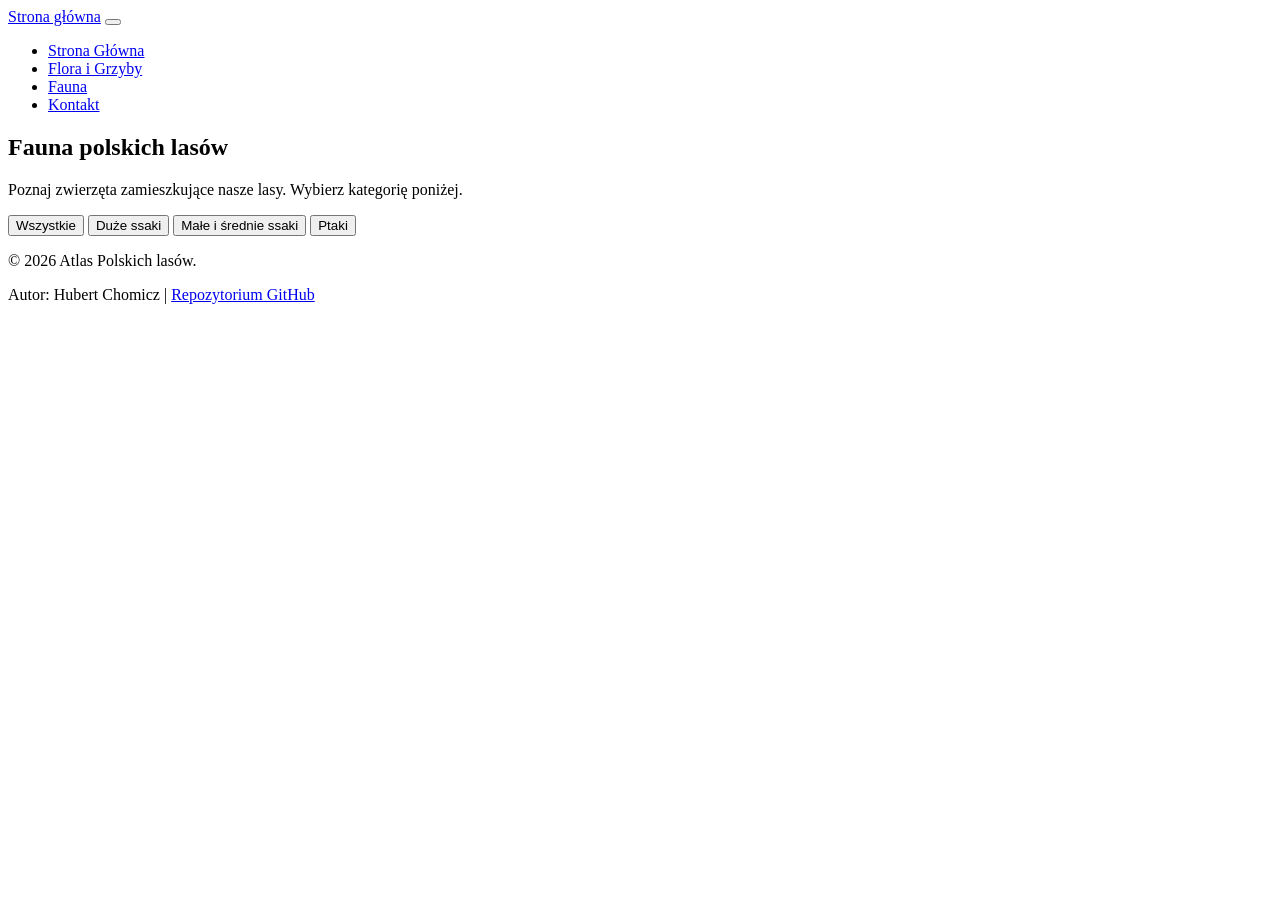
==== fauna.html @ a3f29468 "Utworzenie struktury projektu i szkieletu HTML" ====
<!DOCTYPE html>
<html lang="pl">
<head>
    <meta charset="UTF-8">
    <meta name="viewport" content="width=device-width, initial-scale=1.0">
    <title>Fauna | Atlas Polskich Lasów</title>
    <link rel="stylesheet" href="css/style.css">
    <link href="https://fonts.googleapis.com/css2?family=Inter:wght@400;600;700&family=Merriweather:wght@400;700&display=swap" rel="stylesheet">
</head>
<body>

    <!-- header i nav-->
    <header class="main-header">
        <div class="container header-container">
            <a href="index.html" class="logo">Strona główna</a>
            <button class="hamburger" aria-label="Otwórz menu" aria-expanded="false">
                <span class="hamburger-box"><span class="hamburger-inner"></span></span>
            </button>
            <nav class="main-nav">
                <ul class="nav-list">
                    <li><a href="index.html" class="nav-link">Strona Główna</a></li>
                    <li><a href="flora.html" class="nav-link">Flora i Grzyby</a></li>
                    <li><a href="fauna.html" class="nav-link active">Fauna</a></li>
                    <li><a href="kontakt.html" class="nav-link">Kontakt</a></li>
                </ul>
            </nav>
        </div>
    </header>

    <main>
        <section class="atlas-section">
            <div class="container">
                <h1>Fauna polskich lasów</h1>
                <p>Poznaj zwierzęta zamieszkujące nasze lasy. Wybierz kategorię poniżej.</p>
                
                <!-- filtrowanie kategorii -->
                <div class="filters" id="fauna-filters">
                    <button class="filter-btn active" data-filter="all">Wszystkie</button>
                    <button class="filter-btn" data-filter="duze-ssaki">Duże ssaki</button>
                    <button class="filter-btn" data-filter="male-ssaki">Małe i średnie ssaki</button>
                    <button class="filter-btn" data-filter="ptaki">Ptaki</button>
                </div>

                <div class="grid-container" id="fauna-grid">
                    
                    

                </div>
            </div>
        </section>
    </main>

    <!--stopka -->
    <footer class="main-footer">
        <div class="container">
            <p>&copy; 2026 Atlas Polskich lasów.</p>
            <p>
                Autor: Hubert Chomicz | 
                <a href="https://github.com/Hubert0011/Projekt_atlas_Aplikacje_Internetowe.git" target="_blank" rel="noopener noreferrer">Repozytorium GitHub</a>
            </p>
        </div>
    </footer>

    <script src="js/main.js"></script>
</body>
</html>
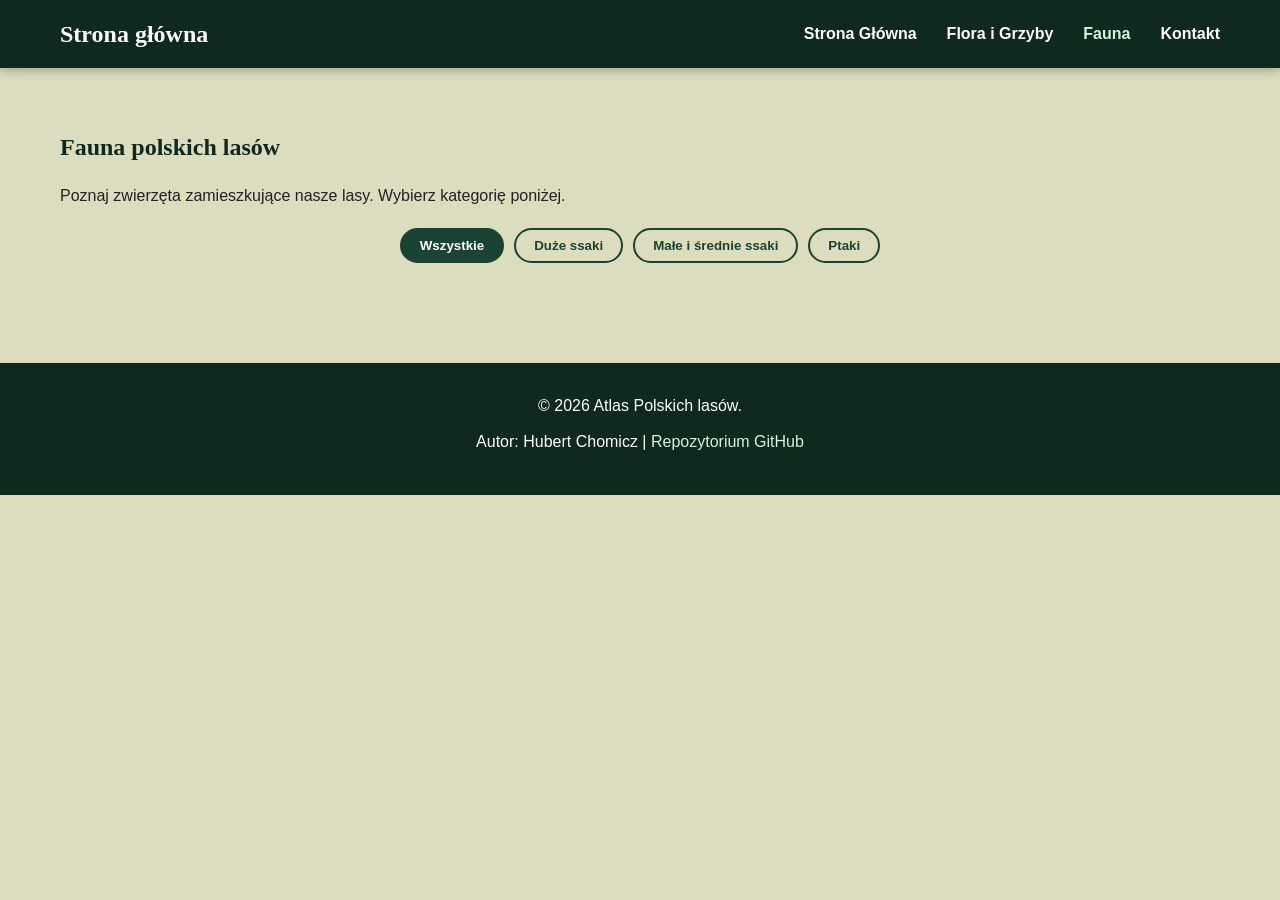
==== commit f182dbac: "Dodanie stylów, responsywności oraz utowrzenie układu stron" ====
--- a/fauna.html
+++ b/fauna.html
@@ -50,6 +50,20 @@
         </section>
     </main>
 
+    <div id="info-modal" class="modal hidden">
+        <div class="modal-content">
+            <button class="close-modal" aria-label="Zamknij">&times;</button>
+            <div class="modal-body">
+                <img id="modal-img" src="" alt="">
+                <div class="modal-info">
+                    <h2 id="modal-title">Nazwa</h2>
+                    <span id="modal-latin" class="latin-name">Nazwa lacisnka</span>
+                    <p id="modal-desc">Opis gatunku </p>
+                </div>
+            </div>
+        </div>
+    </div>
+
     <!--stopka -->
     <footer class="main-footer">
         <div class="container">
--- a/css/style.css
+++ b/css/style.css
@@ -0,0 +1,406 @@
+/* zmienne css*/
+:root {
+    --primary-dark: #0f291e;
+    --primary-color: #1b4332;
+    --primary-light: #2d6a4f;
+    --accent-color: #d8f3dc;
+    
+    --bg-light: #dcdcbe;
+    --bg-white: #ffffff;
+    --text-dark: #222222;
+    --text-light: #ffffff;
+    --text-muted: #555555;
+}
+
+/*reset css*/
+* {
+    margin: 0;
+    padding: 0;
+    box-sizing: border-box;
+}
+
+html {
+    scroll-behavior: smooth;
+}
+
+body {
+    font-family: 'Inter', sans-serif;
+    background-color: var(--bg-light);
+    color: var(--text-dark);
+    line-height: 1.6;
+    overflow-x: hidden;
+}
+
+h1, h2, h3, h4 {
+    font-family: 'Merriweather', serif;
+    color: var(--primary-dark);
+    margin-bottom: 1rem;
+}
+
+.container {
+    max-width: 1200px;
+    margin: 0 auto;
+    padding: 0 20px;
+}
+
+/*naglowek z nawigacja*/
+.main-header {
+    background-color: var(--primary-dark);
+    color: var(--text-light);
+    padding: 15px 0;
+    position: sticky;
+    top: 0;
+    z-index: 1000;
+    box-shadow: 0 2px 10px rgba(0, 0, 0, 0.3);
+}
+
+.header-container {
+    display: flex;
+    justify-content: space-between;
+    align-items: center;
+}
+
+.logo {
+    color: var(--text-light);
+    font-family: 'Merriweather', serif;
+    font-size: 1.5rem;
+    font-weight: 700;
+    text-decoration: none;
+}
+
+.nav-list {
+    list-style: none;
+    display: flex;
+    gap: 30px;
+}
+
+.nav-link {
+    color: var(--text-light);
+    text-decoration: none;
+    font-weight: 600;
+    font-size: 1rem;
+    transition: color 0.3s ease;
+}
+
+.nav-link:hover,
+.nav-link.active {
+    color: var(--accent-color);
+}
+
+.hamburger {
+    display: none;
+    background: transparent;
+    border: none;
+    cursor: pointer;
+    padding: 10px;
+}
+
+.hamburger-box {
+    width: 30px;
+    height: 24px;
+    display: inline-block;
+    position: relative;
+}
+
+.hamburger-inner, 
+.hamburger-inner::before, 
+.hamburger-inner::after {
+    width: 100%;
+    height: 3px;
+    background-color: var(--text-light);
+    position: absolute;
+    border-radius: 4px;
+    transition: transform 0.2s ease-in-out;
+}
+
+.hamburger-inner { top: 50%; transform: translateY(-50%); }
+.hamburger-inner::before { content: ''; top: -8px; left: 0; }
+.hamburger-inner::after { content: ''; bottom: -8px; left: 0; }
+
+/*sekcje i elementy powtarzalne*/
+section {
+    padding: 60px 0;
+}
+
+.bg-light {
+    background-color: #f2f5f2;
+}
+
+.btn {
+    display: inline-block;
+    padding: 12px 24px;
+    font-family: 'Inter', sans-serif;
+    font-weight: 600;
+    text-align: center;
+    text-decoration: none;
+    border: none;
+    border-radius: 5px;
+    cursor: pointer;
+    transition: background-color 0.3s ease, transform 0.2s ease;
+}
+
+.btn-primary {
+    background-color: var(--primary-light);
+    color: var(--text-light);
+}
+
+.btn-primary:hover {
+    background-color: var(--primary-color);
+    transform: translateY(-2px);
+}
+
+.hero-section {
+    background-color: var(--primary-color);
+    color: var(--text-light);
+    text-align: center;
+    padding: 120px 20px;
+}
+
+.hero-section h1 {
+    color: var(--text-light);
+    font-size: 2.8rem;
+    margin-bottom: 20px;
+}
+
+.hero-section p {
+    font-size: 1.2rem;
+    max-width: 600px;
+    margin: 0 auto 30px auto;
+}
+
+/*filtry*/
+.filters {
+    display: flex;
+    flex-wrap: wrap;
+    justify-content: center;
+    gap: 10px;
+    margin-bottom: 40px;
+    margin-top: 20px;
+}
+
+.filter-btn {
+    background-color: transparent;
+    border: 2px solid var(--primary-color);
+    color: var(--primary-color);
+    padding: 8px 18px;
+    border-radius: 20px;
+    font-weight: 600;
+    cursor: pointer;
+    transition: all 0.3s ease;
+}
+
+.filter-btn:hover,
+.filter-btn.active {
+    background-color: var(--primary-color);
+    color: var(--text-light);
+}
+
+/*karty atlasu*/
+.grid-container {
+    display: grid;
+    grid-template-columns: repeat(auto-fit, minmax(280px, 1fr));
+    gap: 30px;
+}
+
+.card {
+    background-color: var(--bg-white);
+    border-radius: 12px;
+    overflow: hidden;
+    box-shadow: 0 4px 15px rgba(0, 0, 0, 0.05);
+    transition: transform 0.3s ease, box-shadow 0.3s ease;
+}
+
+.card:hover {
+    transform: translateY(-8px);
+    box-shadow: 0 12px 25px rgba(0, 0, 0, 0.15);
+}
+
+.card img {
+    width: 100%;
+    height: 220px;
+    object-fit: cover;
+    display: block;
+    border-bottom: 3px solid var(--primary-light);
+}
+
+.card-content {
+    padding: 20px;
+}
+
+.card-content h2 {
+    font-size: 1.3rem;
+    margin-bottom: 5px;
+    color: var(--primary-color);
+}
+
+.latin-name {
+    font-style: italic;
+    color: var(--text-muted);
+    font-size: 0.9rem;
+    display: block;
+    margin-bottom: 15px;
+}
+
+.hidden {
+    display: none !important;
+}
+
+/*stopka*/
+.main-footer {
+    background-color: var(--primary-dark);
+    color: var(--text-light);
+    text-align: center;
+    padding: 30px 0;
+    margin-top: auto;
+}
+
+.main-footer p {
+    margin-bottom: 10px;
+}
+
+.main-footer a {
+    color: var(--accent-color);
+    text-decoration: none;
+}
+
+.main-footer a:hover {
+    text-decoration: underline;
+}
+
+/*media queries*/
+@media (max-width: 768px) {
+    
+    .hamburger {
+        display: block;
+    }
+
+    .nav-list {
+        display: none;
+        flex-direction: column;
+        background-color: var(--primary-dark);
+        position: absolute;
+        top: 100%;
+        left: 0;
+        width: 100%;
+        padding: 20px 0;
+        gap: 15px;
+        text-align: center;
+        box-shadow: 0 4px 6px rgba(0,0,0,0.2);
+    }
+
+    .nav-list.active {
+        display: flex;
+    }
+
+    .hero-section {
+        padding: 80px 20px;
+    }
+
+    .hero-section h1 {
+        font-size: 2rem;
+    }
+}
+
+/*okienko z infromacjami szczegolowymi*/
+.modal {
+    position: fixed;
+    top: 0;
+    left: 0;
+    width: 100%;
+    height: 100%;
+    background-color: rgba(15, 41, 30, 0.8);
+    backdrop-filter: blur(5px);
+    display: flex;
+    justify-content: center;
+    align-items: center;
+    z-index: 2000;
+    opacity: 1;
+    transition: opacity 0.3s ease;
+    padding: 20px;
+}
+
+.modal.hidden {
+    opacity: 0;
+    pointer-events: none;
+}
+
+.modal-content {
+    background-color: var(--bg-white);
+    border-radius: 12px;
+    max-width: 900px;
+    width: 100%;
+    position: relative;
+    box-shadow: 0 15px 40px rgba(0,0,0,0.4);
+    transform: translateY(0);
+    transition: transform 0.3s ease;
+}
+
+.modal.hidden .modal-content {
+    transform: translateY(30px);
+}
+
+.close-modal {
+    position: absolute;
+    top: 15px;
+    right: 20px;
+    background: transparent;
+    border: none;
+    font-size: 2rem;
+    color: var(--text-dark);
+    cursor: pointer;
+    transition: color 0.2s;
+    z-index: 10;
+}
+
+.close-modal:hover {
+    color: var(--primary-color);
+}
+
+.modal-body {
+    display: flex;
+    flex-direction: row;
+}
+
+.modal-body img {
+    width: 50%;
+    height: auto;
+    object-fit: cover;
+    border-radius: 12px 0 0 12px;
+}
+
+.modal-info {
+    width: 50%;
+    padding: 40px;
+    display: flex;
+    flex-direction: column;
+    justify-content: center;
+}
+
+.modal-info h2 {
+    font-size: 2rem;
+    color: var(--primary-dark);
+    margin-bottom: 5px;
+}
+
+.modal-info p {
+    font-size: 1.1rem;
+    line-height: 1.8;
+    color: var(--text-dark);
+}
+
+@media (max-width: 768px) {
+    .modal-body {
+        flex-direction: column; 
+    }
+    
+    .modal-body img {
+        width: 100%;
+        max-height: 250px;
+        border-radius: 12px 12px 0 0; 
+    }
+    
+    .modal-info {
+        width: 100%;
+        padding: 25px;
+    }
+}
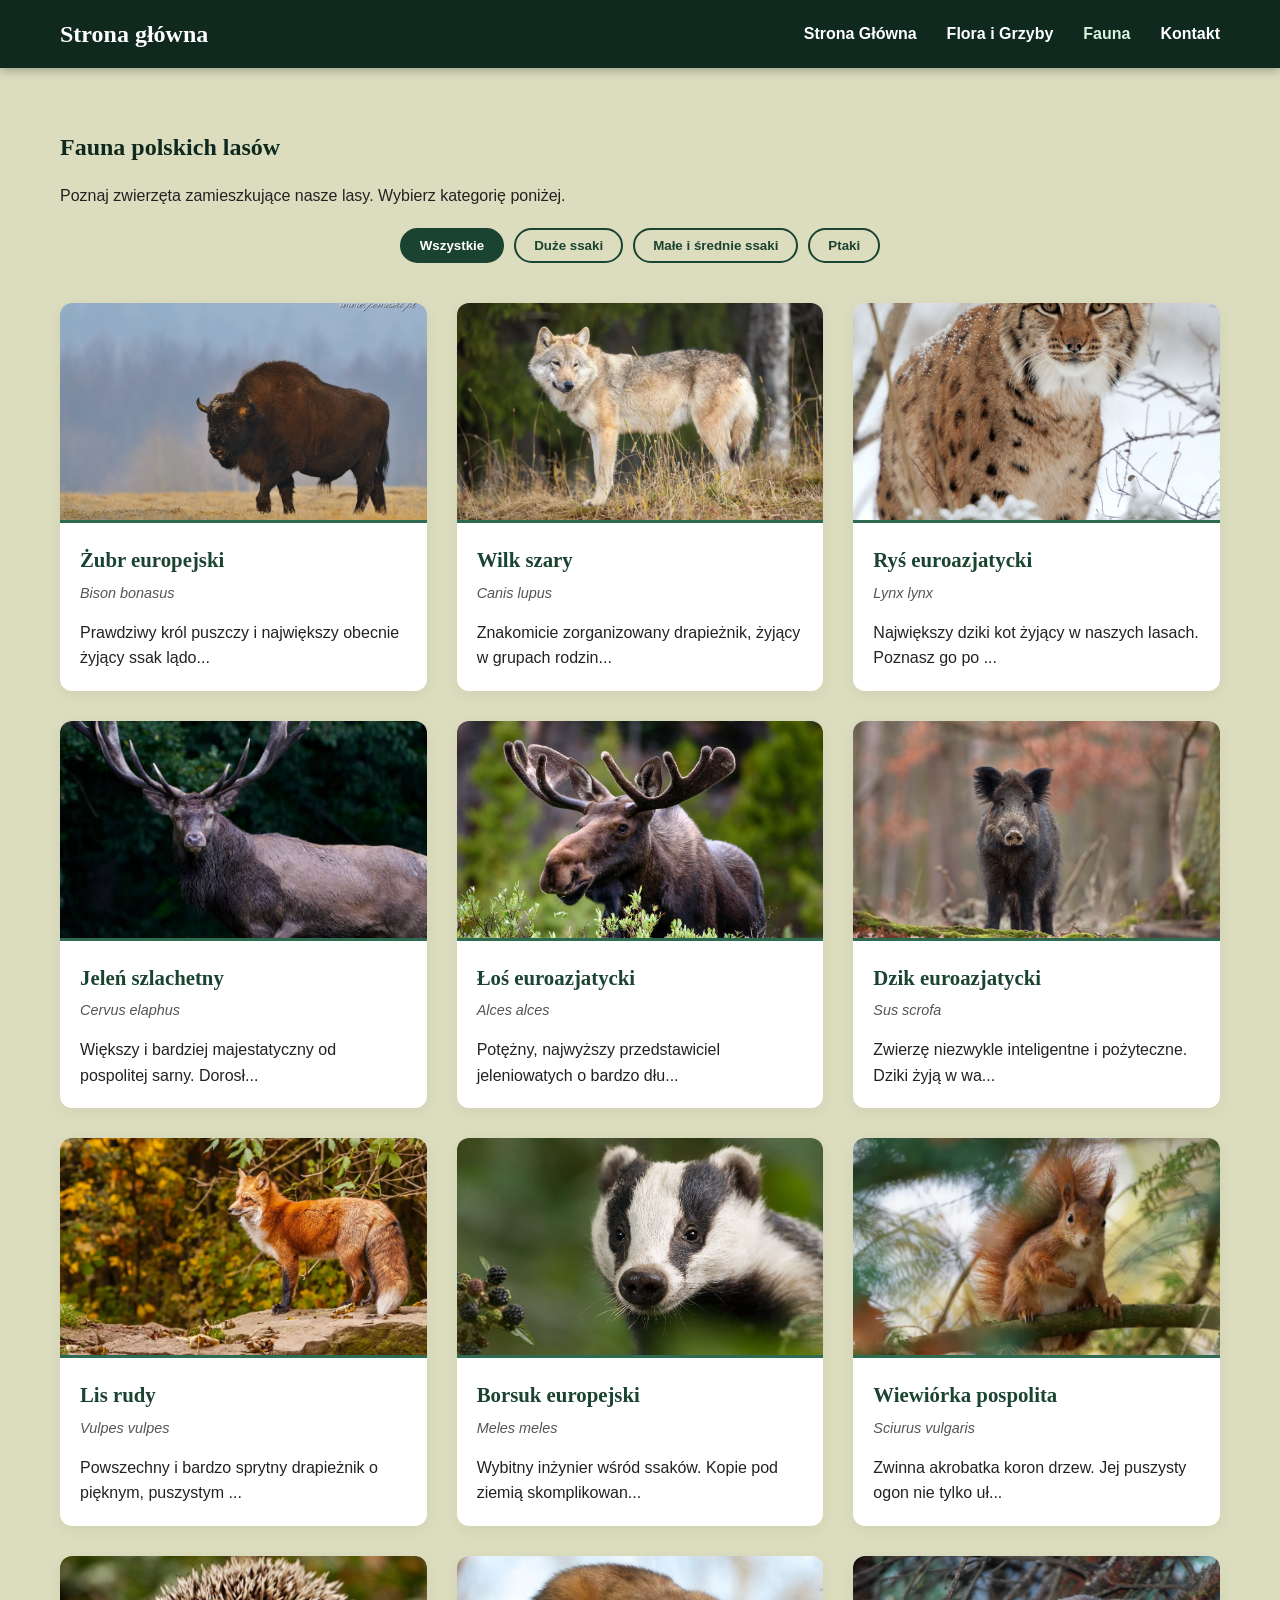
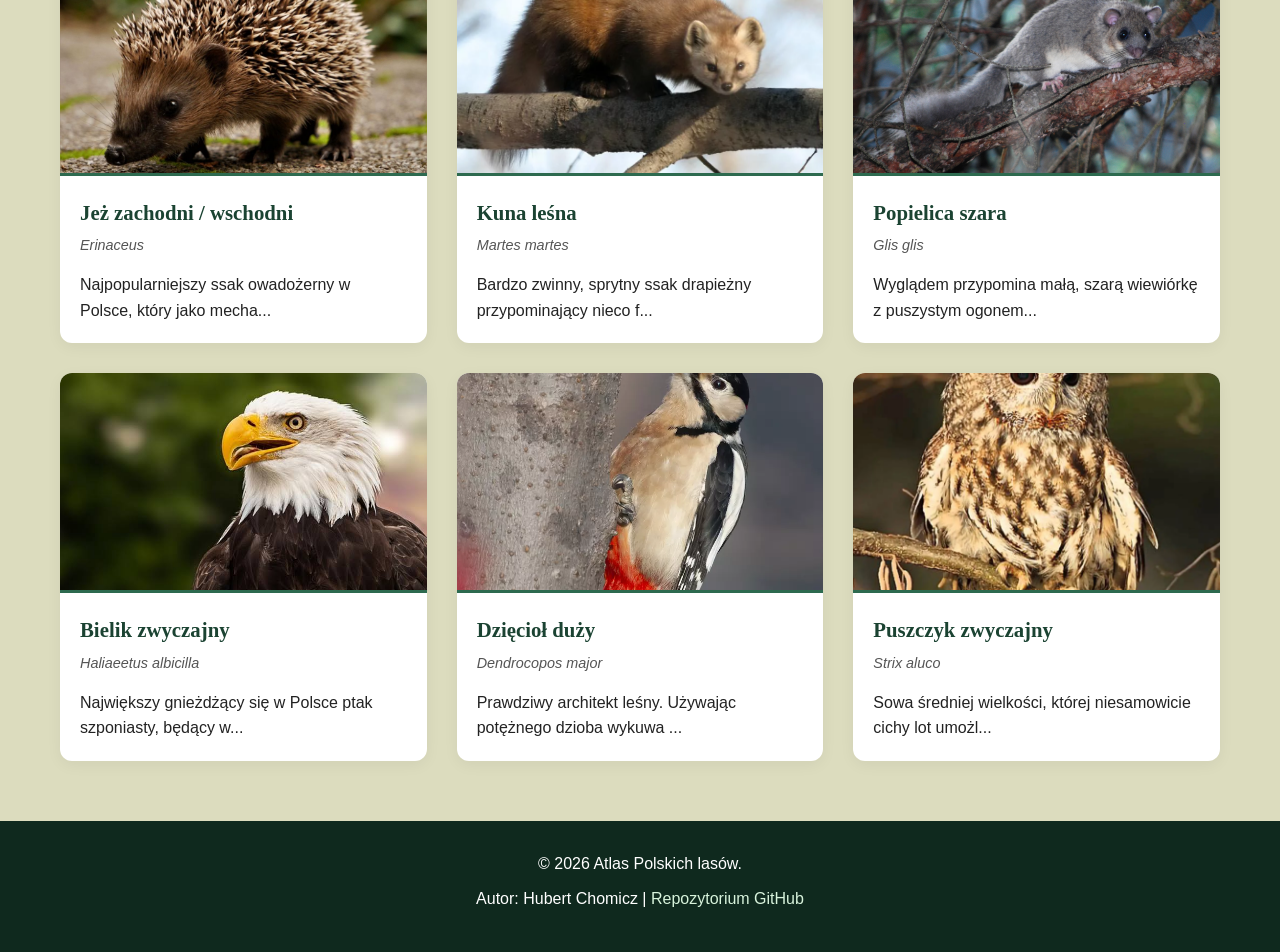
==== commit 2e4d6313: "Rozszerzenie strony o interakcje w javascript" ====
--- a/fauna.html
+++ b/fauna.html
@@ -50,15 +50,19 @@
         </section>
     </main>
 
+    <!-- popup ze szczegolami-->
     <div id="info-modal" class="modal hidden">
-        <div class="modal-content">
+        <div class="modal-content modal-large">
             <button class="close-modal" aria-label="Zamknij">&times;</button>
             <div class="modal-body">
-                <img id="modal-img" src="" alt="">
+                <div class="modal-images">
+                    <img id="modal-img-1" src="" alt="">
+                    <img id="modal-img-2" src="" alt="" class="hidden">
+                </div>
                 <div class="modal-info">
                     <h2 id="modal-title">Nazwa</h2>
                     <span id="modal-latin" class="latin-name">Nazwa lacisnka</span>
-                    <p id="modal-desc">Opis gatunku </p>
+                    <p id="modal-desc">Opis</p>
                 </div>
             </div>
         </div>
--- a/css/style.css
+++ b/css/style.css
@@ -301,18 +301,14 @@
     }
 }
 
-/*okienko z infromacjami szczegolowymi*/
+/*okienko, modal z infromacjami szczegolowymi*/
+
 .modal {
     position: fixed;
-    top: 0;
-    left: 0;
-    width: 100%;
-    height: 100%;
-    background-color: rgba(15, 41, 30, 0.8);
+    top: 0; left: 0; width: 100%; height: 100%;
+    background-color: rgba(15, 41, 30, 0.85);
     backdrop-filter: blur(5px);
-    display: flex;
-    justify-content: center;
-    align-items: center;
+    display: flex; justify-content: center; align-items: center;
     z-index: 2000;
     opacity: 1;
     transition: opacity 0.3s ease;
@@ -320,15 +316,16 @@
 }
 
 .modal.hidden {
-    opacity: 0;
-    pointer-events: none;
-}
-
-.modal-content {
+    opacity: 0; pointer-events: none;
+}
+
+.modal-content.modal-large {
     background-color: var(--bg-white);
     border-radius: 12px;
-    max-width: 900px;
+    max-width: 1050px; 
     width: 100%;
+    max-height: 90vh; 
+    overflow-y: auto;
     position: relative;
     box-shadow: 0 15px 40px rgba(0,0,0,0.4);
     transform: translateY(0);
@@ -340,67 +337,56 @@
 }
 
 .close-modal {
-    position: absolute;
-    top: 15px;
-    right: 20px;
-    background: transparent;
-    border: none;
-    font-size: 2rem;
-    color: var(--text-dark);
-    cursor: pointer;
-    transition: color 0.2s;
-    z-index: 10;
-}
-
-.close-modal:hover {
-    color: var(--primary-color);
-}
+    position: absolute; top: 15px; right: 20px;
+    background: transparent; border: none;
+    font-size: 2.2rem; color: var(--text-dark);
+    cursor: pointer; transition: color 0.2s; z-index: 10;
+}
+
+.close-modal:hover { color: var(--primary-color); }
 
 .modal-body {
     display: flex;
     flex-direction: row;
 }
 
-.modal-body img {
-    width: 50%;
-    height: auto;
+.modal-images {
+    width: 45%;
+    padding: 30px;
+    display: flex;
+    flex-direction: column;
+    gap: 15px;
+    justify-content: center;
+    background-color: var(--bg-light); 
+}
+
+.modal-images img {
+    width: 100%;
+    max-height: 280px;
     object-fit: cover;
-    border-radius: 12px 0 0 12px;
+    border-radius: 8px;
+    box-shadow: 0 4px 10px rgba(0,0,0,0.1);
+}
+
+.modal-images img.hidden {
+    display: none;
 }
 
 .modal-info {
-    width: 50%;
+    width: 55%;
     padding: 40px;
     display: flex;
     flex-direction: column;
     justify-content: center;
 }
 
-.modal-info h2 {
-    font-size: 2rem;
-    color: var(--primary-dark);
-    margin-bottom: 5px;
-}
-
-.modal-info p {
-    font-size: 1.1rem;
-    line-height: 1.8;
-    color: var(--text-dark);
-}
+.modal-info h2 { font-size: 2.2rem; color: var(--primary-dark); margin-bottom: 5px; }
+.modal-info p { font-size: 1.05rem; line-height: 1.8; color: var(--text-dark); margin-top: 15px; }
 
 @media (max-width: 768px) {
-    .modal-body {
-        flex-direction: column; 
-    }
-    
-    .modal-body img {
-        width: 100%;
-        max-height: 250px;
-        border-radius: 12px 12px 0 0; 
-    }
-    
-    .modal-info {
-        width: 100%;
-        padding: 25px;
-    }
+    .modal-body { flex-direction: column; }
+    .modal-images { width: 100%; flex-direction: row; padding: 20px; }
+    .modal-images img { width: 50%; max-height: 200px; }
+    .modal-images img:only-of-type { width: 100%; } 
+    .modal-info { width: 100%; padding: 20px; }
 }
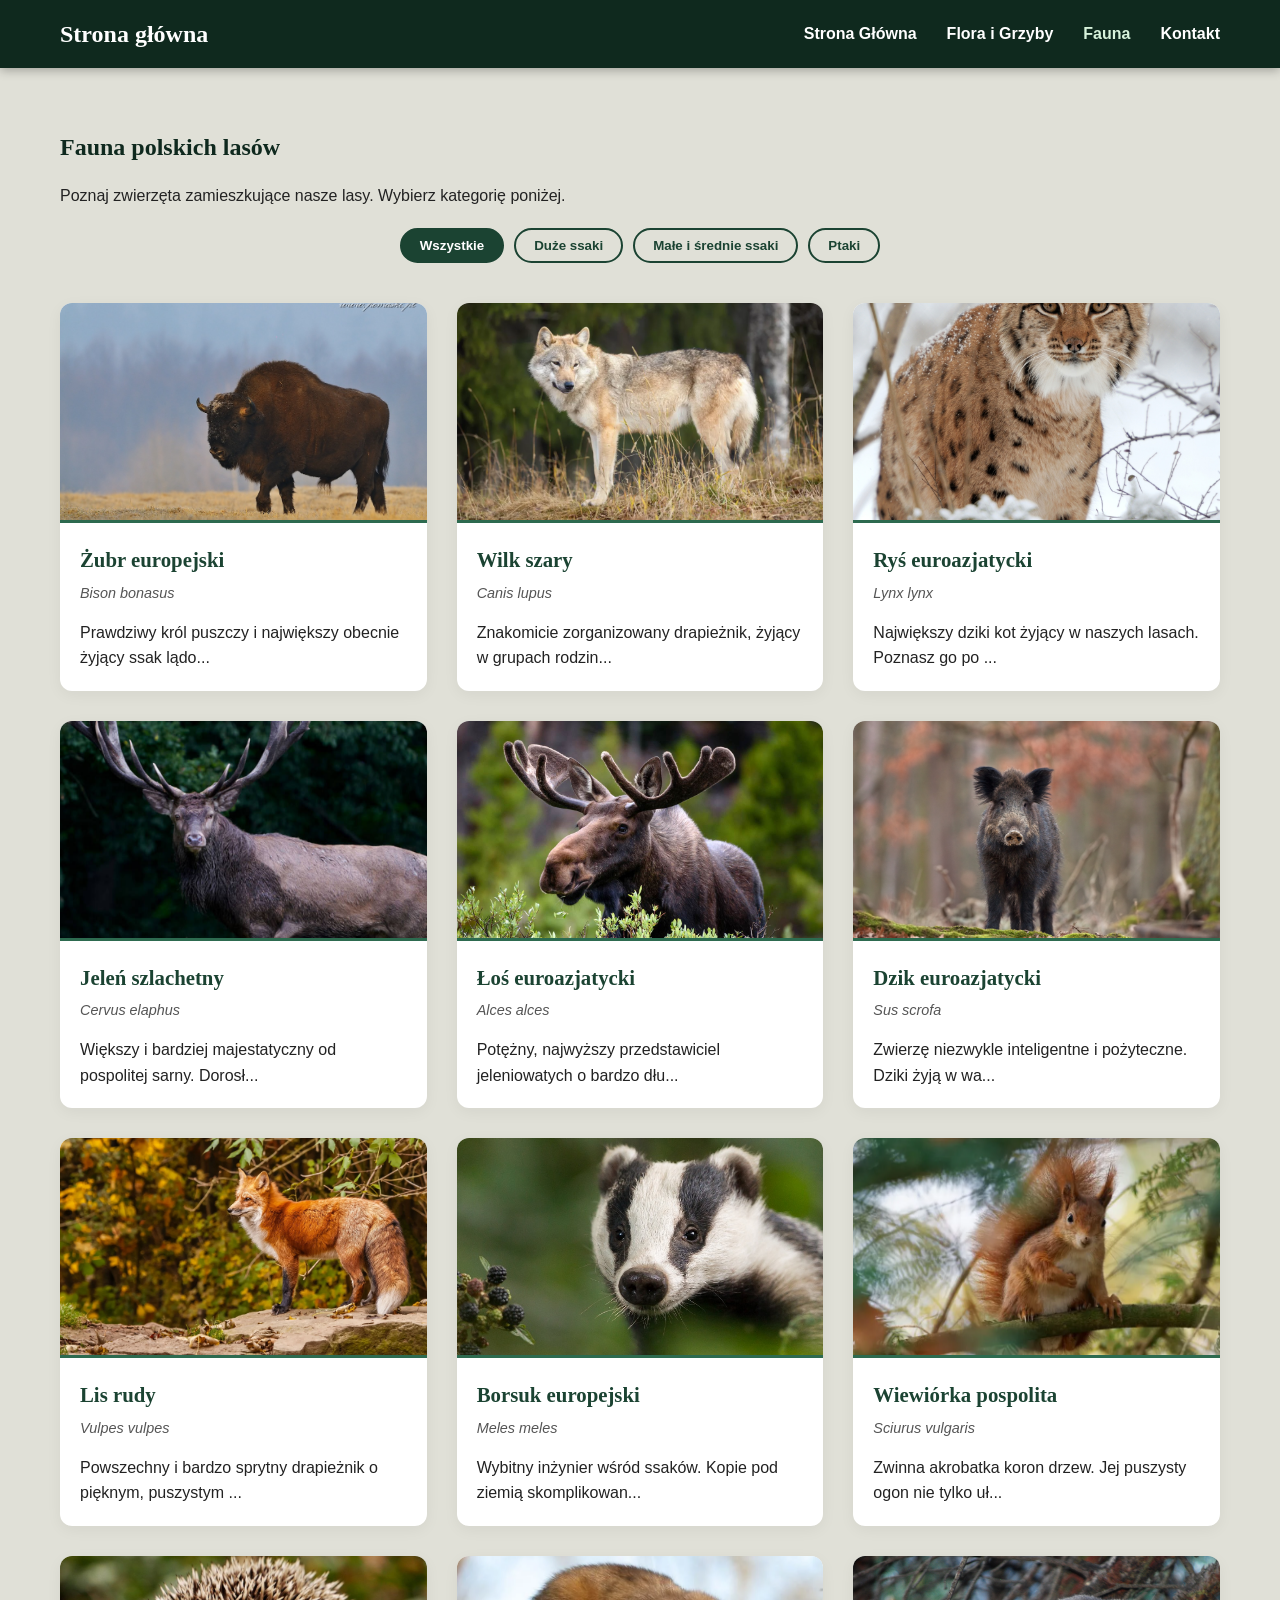
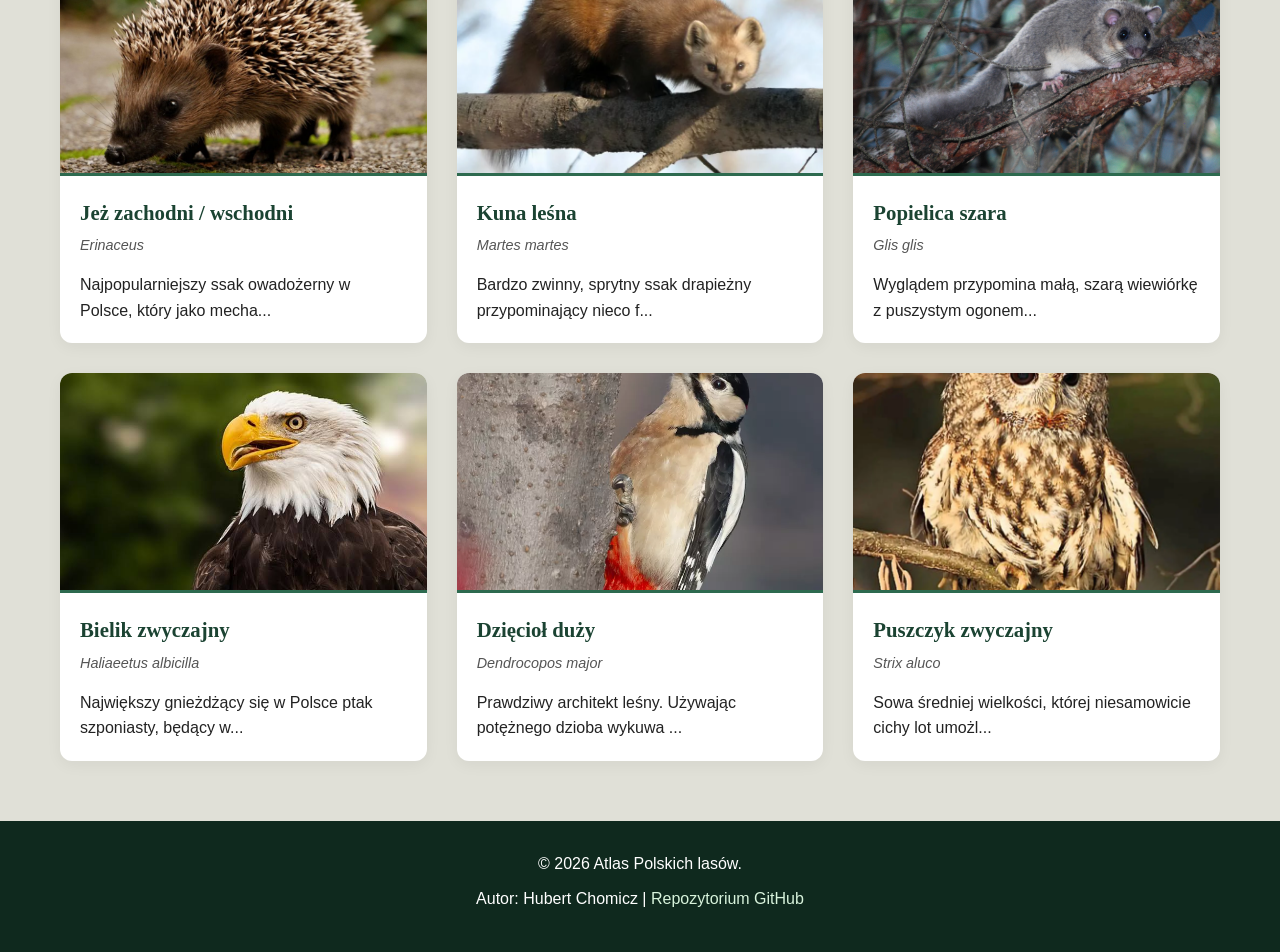
==== commit 52a3b1af: "Utworzenie strony kontaktowej, formularza i skryptu walidacji oraz przeniesnie tablic z danymi do os" ====
--- a/fauna.html
+++ b/fauna.html
@@ -78,7 +78,7 @@
             </p>
         </div>
     </footer>
-
+    <script src="js/data.js"></script>
     <script src="js/main.js"></script>
 </body>
 </html>
--- a/css/style.css
+++ b/css/style.css
@@ -5,7 +5,7 @@
     --primary-light: #2d6a4f;
     --accent-color: #d8f3dc;
     
-    --bg-light: #dcdcbe;
+    --bg-light: #e0e0d7;
     --bg-white: #ffffff;
     --text-dark: #222222;
     --text-light: #ffffff;
@@ -389,4 +389,98 @@
     .modal-images img { width: 50%; max-height: 200px; }
     .modal-images img:only-of-type { width: 100%; } 
     .modal-info { width: 100%; padding: 20px; }
+}
+
+
+
+/*strona kontaktowa*/
+.contact-header {
+    text-align: center;
+    max-width: 700px;
+    margin: 0 auto 40px auto;
+}
+
+.contact-header p {
+    font-size: 1.1rem;
+    color: var(--text-muted);
+}
+
+.contact-form-container {
+    max-width: 650px;
+    margin: 0 auto;
+    background-color: var(--bg-white);
+    padding: 40px;
+    border-radius: 12px;
+    box-shadow: 0 10px 30px rgba(0,0,0,0.08);
+}
+
+.form-group {
+    margin-bottom: 25px;
+    display: flex;
+    flex-direction: column;
+}
+
+.form-group label {
+    font-weight: 600;
+    margin-bottom: 8px;
+    color: var(--primary-dark);
+}
+
+.form-group input,
+.form-group select,
+.form-group textarea {
+    font-family: 'Inter', sans-serif;
+    padding: 12px 15px;
+    border: 2px solid #e0e0e0;
+    border-radius: 8px;
+    font-size: 1rem;
+    background-color: #fcfcfc;
+    transition: all 0.3s ease;
+}
+
+.form-group input:focus,
+.form-group select:focus,
+.form-group textarea:focus {
+    outline: none;
+    border-color: var(--primary-light);
+    background-color: var(--bg-white);
+    box-shadow: 0 0 0 3px rgba(45, 106, 79, 0.1); 
+}
+
+.form-group input.input-error,
+.form-group select.input-error,
+.form-group textarea.input-error {
+    border-color: #d63031;
+}
+
+.error-msg {
+    color: #d63031;
+    font-size: 0.85rem;
+    margin-top: 5px;
+}
+
+.btn-submit {
+    width: 100%;
+    font-size: 1.1rem;
+    padding: 14px;
+}
+
+.form-status {
+    margin-top: 20px;
+    padding: 15px;
+    border-radius: 8px;
+    text-align: center;
+    font-weight: 600;
+}
+
+.form-status.success {
+    background-color: #d8f3dc;
+    color: var(--primary-dark);
+    border: 1px solid var(--primary-light);
+}
+
+@media (max-width: 768px) {
+    .contact-form-container {
+        padding: 25px 15px;
+    }
 }
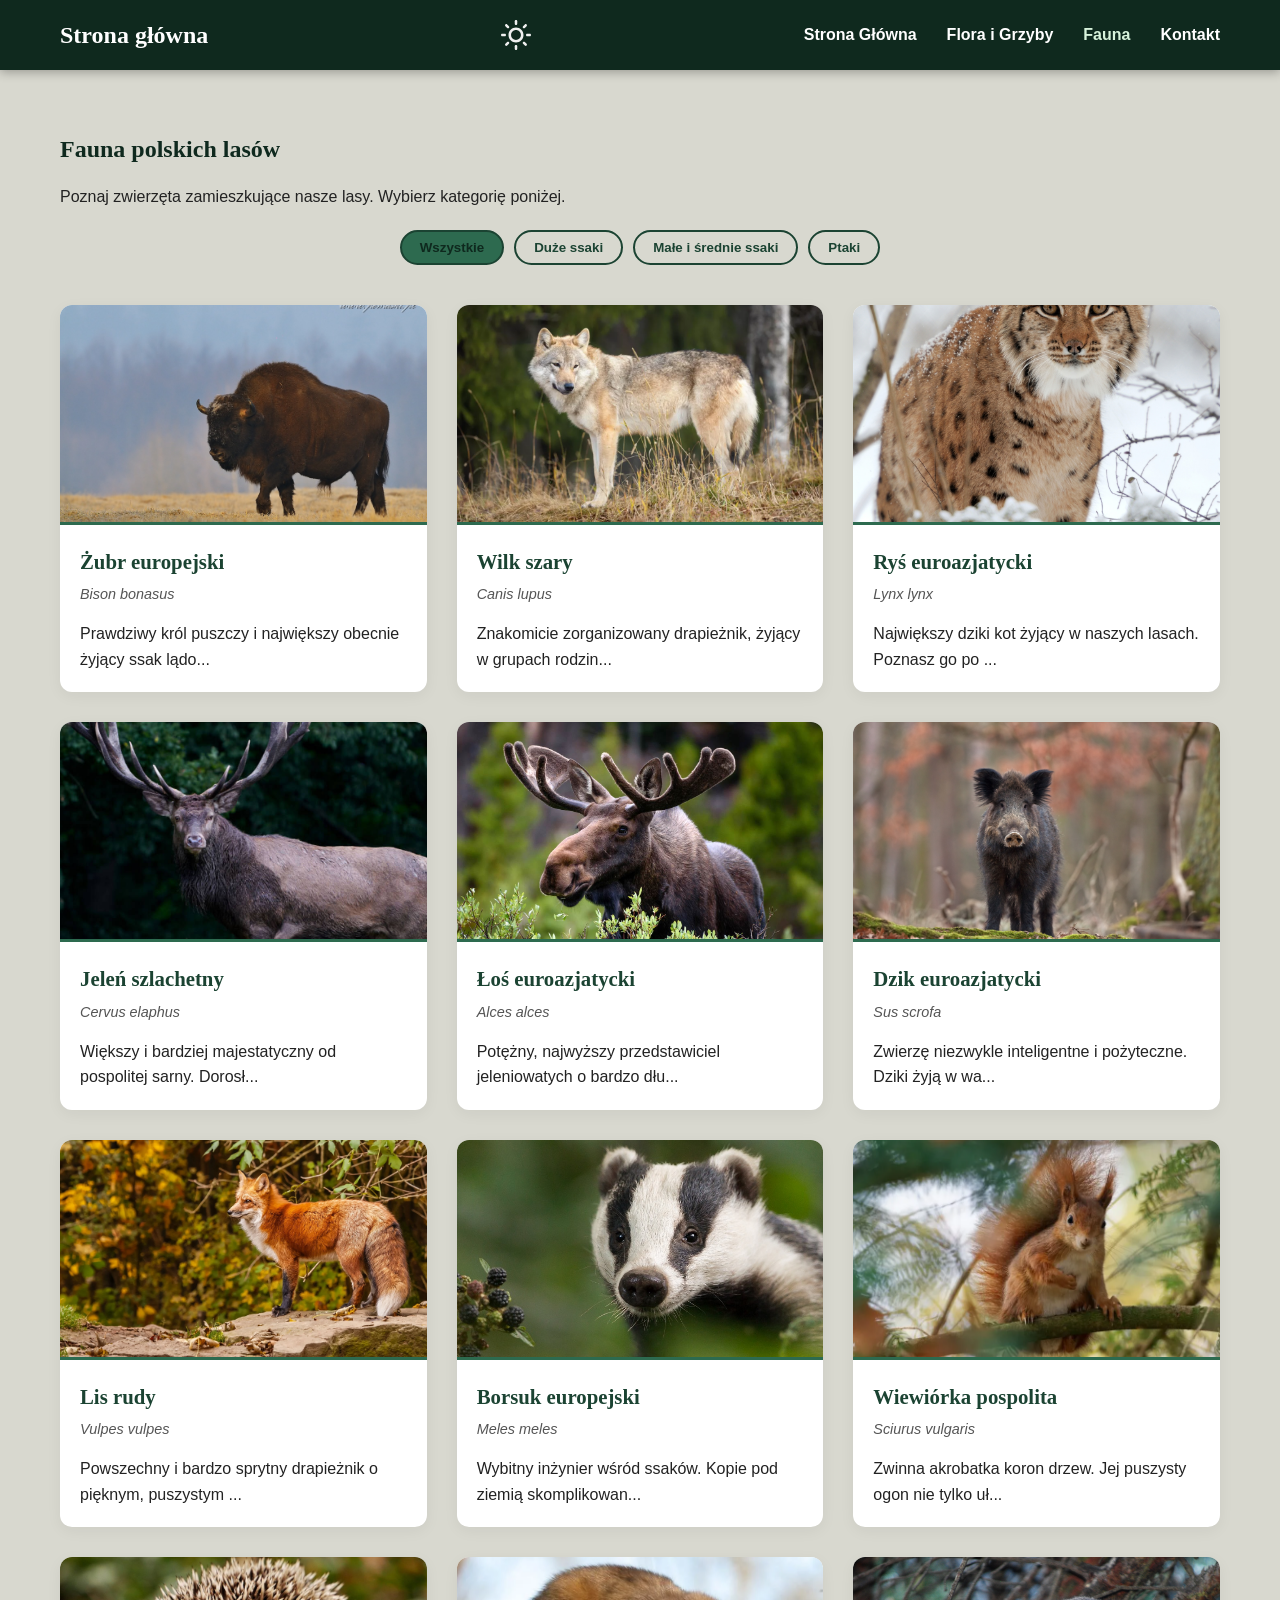
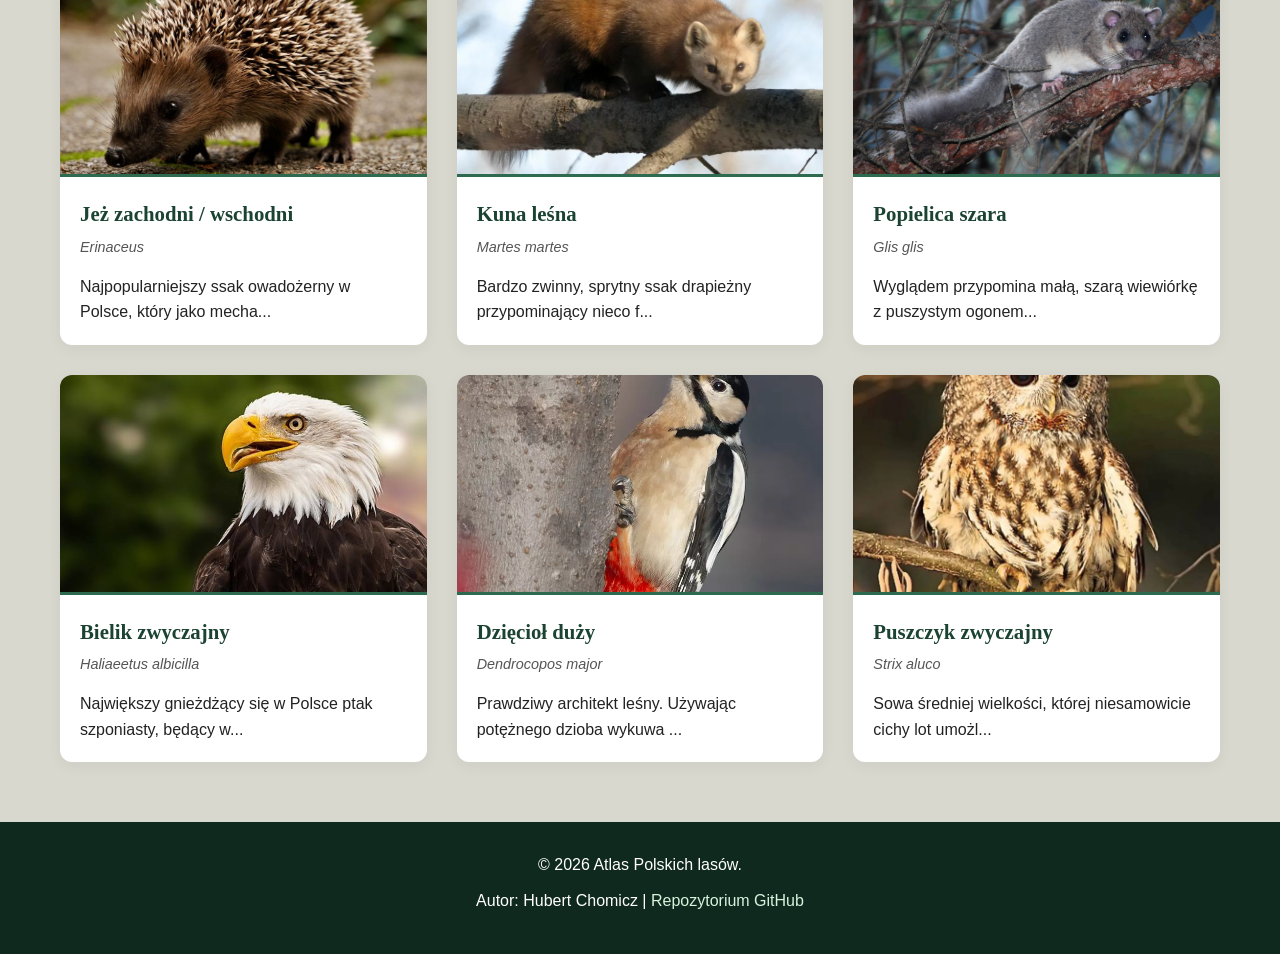
==== commit 1d05cdba: "Implementacja zmiany motywu strony przyciskiem, poprawki stylistyczne css A" ====
--- a/fauna.html
+++ b/fauna.html
@@ -13,6 +13,9 @@
     <header class="main-header">
         <div class="container header-container">
             <a href="index.html" class="logo">Strona główna</a>
+
+            <button id="theme-toggle" class="theme-toggle-btn" aria-label="Zmień motyw">🌙</button>
+
             <button class="hamburger" aria-label="Otwórz menu" aria-expanded="false">
                 <span class="hamburger-box"><span class="hamburger-inner"></span></span>
             </button>
--- a/css/style.css
+++ b/css/style.css
@@ -5,11 +5,15 @@
     --primary-light: #2d6a4f;
     --accent-color: #d8f3dc;
     
-    --bg-light: #e0e0d7;
+    --bg-light: #d8d8cf;
     --bg-white: #ffffff;
     --text-dark: #222222;
     --text-light: #ffffff;
     --text-muted: #555555;
+
+    --heading-color: #0f291e;       
+    --card-title-color: #1b4332;     
+    --filter-border-color: #1b4332; 
 }
 
 /*reset css*/
@@ -33,7 +37,7 @@
 
 h1, h2, h3, h4 {
     font-family: 'Merriweather', serif;
-    color: var(--primary-dark);
+    color: var(--heading-color);
     margin-bottom: 1rem;
 }
 
@@ -180,8 +184,8 @@
 
 .filter-btn {
     background-color: transparent;
-    border: 2px solid var(--primary-color);
-    color: var(--primary-color);
+    border: 2px solid var(--filter-border-color);
+    color: var(--filter-border-color);
     padding: 8px 18px;
     border-radius: 20px;
     font-weight: 600;
@@ -191,8 +195,8 @@
 
 .filter-btn:hover,
 .filter-btn.active {
-    background-color: var(--primary-color);
-    color: var(--text-light);
+    background-color: var(--primary-light);
+    color: var(--primary-dark);
 }
 
 /*karty atlasu*/
@@ -230,7 +234,7 @@
 .card-content h2 {
     font-size: 1.3rem;
     margin-bottom: 5px;
-    color: var(--primary-color);
+    color: var(--card-title-color);
 }
 
 .latin-name {
@@ -380,8 +384,17 @@
     justify-content: center;
 }
 
-.modal-info h2 { font-size: 2.2rem; color: var(--primary-dark); margin-bottom: 5px; }
-.modal-info p { font-size: 1.05rem; line-height: 1.8; color: var(--text-dark); margin-top: 15px; }
+.modal-info h2 { 
+    font-size: 2.2rem; 
+    color: var(--card-title-color); 
+    margin-bottom: 5px; 
+}
+.modal-info p { 
+    font-size: 1.05rem; 
+    line-height: 1.8; 
+    color: var(--heading-color); 
+    margin-top: 15px; 
+}
 
 @media (max-width: 768px) {
     .modal-body { flex-direction: column; }
@@ -423,7 +436,7 @@
 .form-group label {
     font-weight: 600;
     margin-bottom: 8px;
-    color: var(--primary-dark);
+    color: var(--heading-color);
 }
 
 .form-group input,
@@ -431,10 +444,11 @@
 .form-group textarea {
     font-family: 'Inter', sans-serif;
     padding: 12px 15px;
-    border: 2px solid #e0e0e0;
+    border: 2px solid var(--text-muted);
     border-radius: 8px;
     font-size: 1rem;
-    background-color: #fcfcfc;
+    background-color: var(--bg-light);
+    color: var(--text-dark);
     transition: all 0.3s ease;
 }
 
@@ -444,7 +458,7 @@
     outline: none;
     border-color: var(--primary-light);
     background-color: var(--bg-white);
-    box-shadow: 0 0 0 3px rgba(45, 106, 79, 0.1); 
+
 }
 
 .form-group input.input-error,
@@ -483,4 +497,47 @@
     .contact-form-container {
         padding: 25px 15px;
     }
+}
+
+/*tryb ciemny*/
+[data-theme="dark"] {
+    /* Ciemne tła */
+    --primary-dark: #07120d;       
+    --primary-color: #11291e;        
+    --primary-light: #1b4332;       
+    --accent-color: #74c69d;         
+    
+    --bg-light: #121614;             
+    --bg-white: #1b241f;             
+    
+    --text-dark: #e8ecea;            
+    --text-light: #ffffff;
+    --text-muted: #a4b3a9;           
+    
+    --heading-color: #d8f3dc;        
+    --card-title-color: #74c69d;      
+    --filter-border-color: #74c69d;  
+}
+
+.theme-toggle-btn {
+    background: transparent; 
+    border: none; 
+    cursor: pointer; 
+    margin-left: 20px; 
+    transition: transform 0.3s ease;
+    display: flex;
+    align-items: center;
+    justify-content: center;
+    padding: 5px;
+}
+
+.theme-toggle-btn:hover { 
+    transform: scale(1.15); 
+}
+
+.theme-icon {
+    width: 30px;
+    height: 30px;
+    display: block;
+    filter: invert(1)
 }
